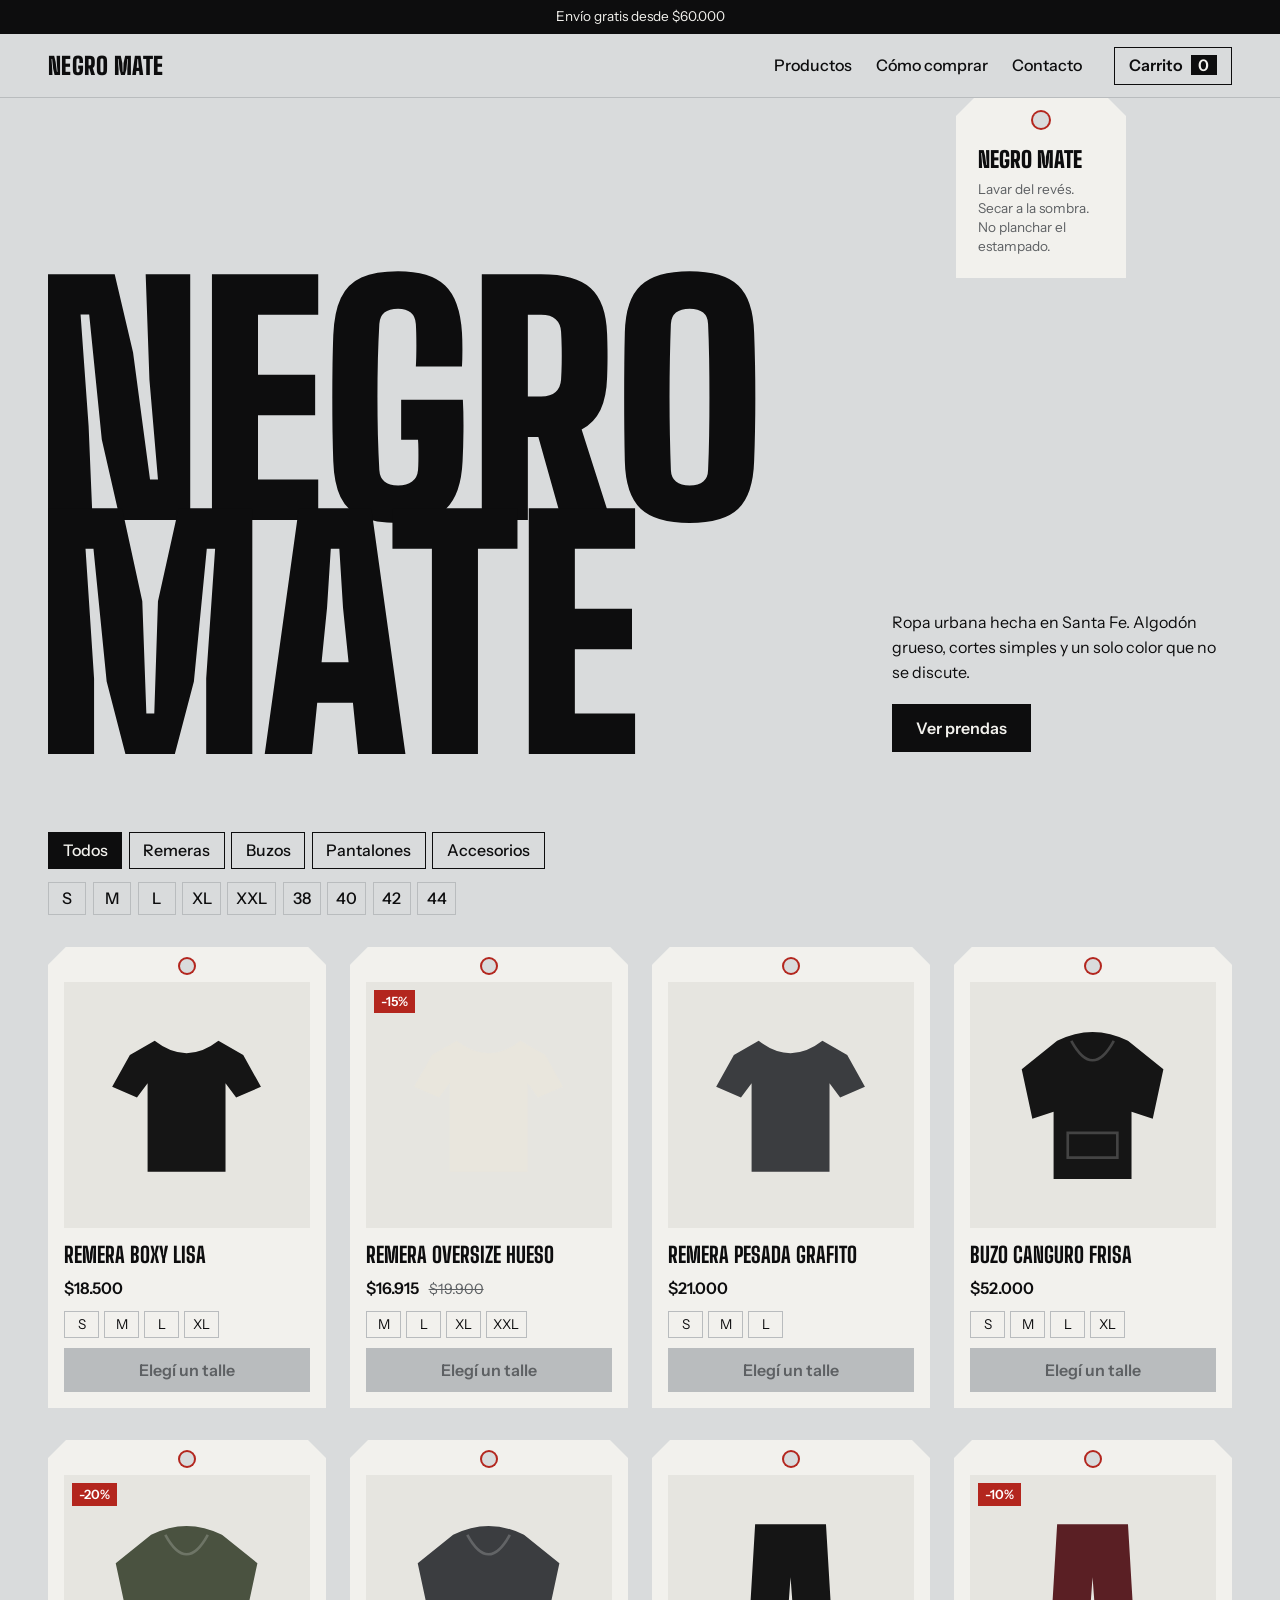
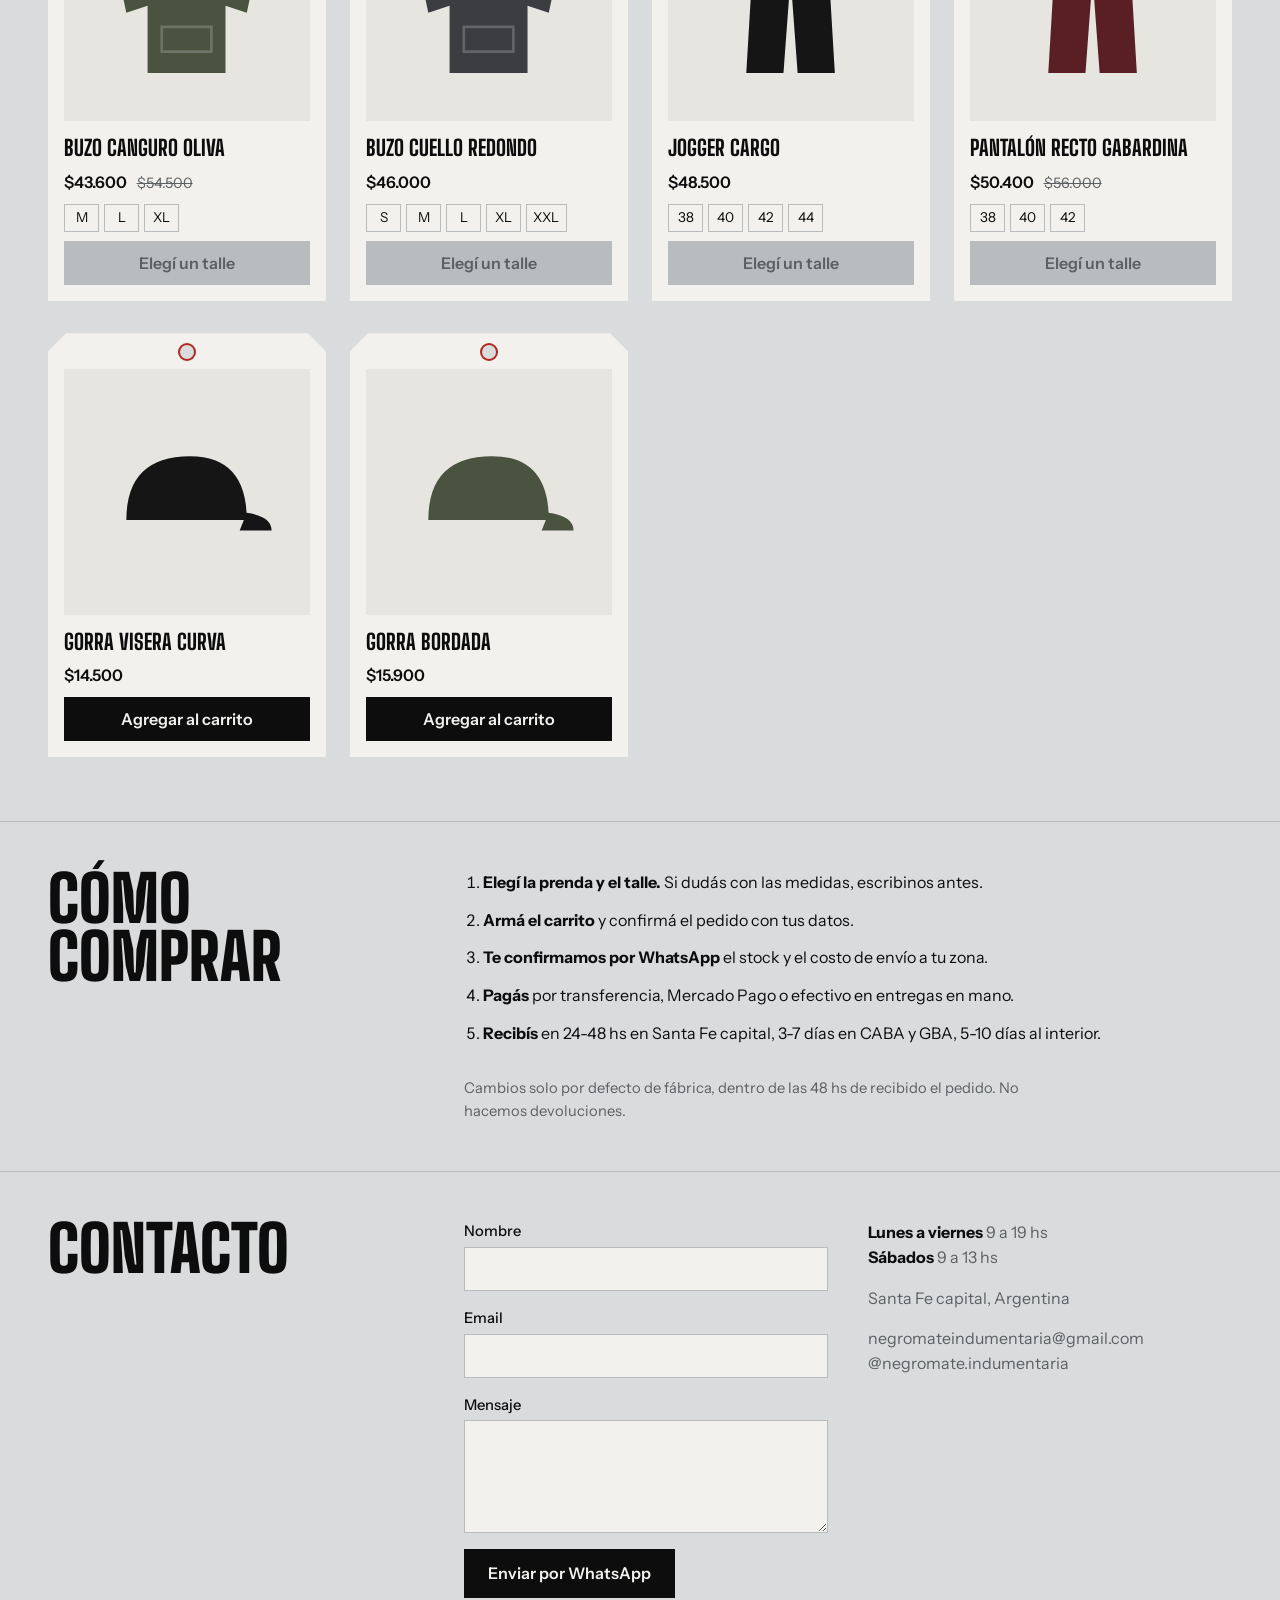
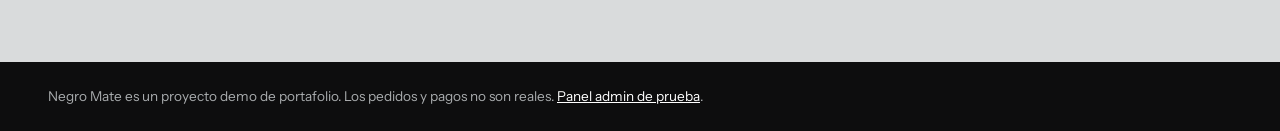
==== index.html @ 9e6b695d "Add files via upload" ====
<!DOCTYPE html>
<html lang="es">
<head>
<meta charset="UTF-8">
<meta name="viewport" content="width=device-width, initial-scale=1">
<title>Negro Mate – Indumentaria urbana</title>
<meta name="description" content="Demo de tienda de ropa. Catálogo, filtros por talle, carrito y checkout.">
<link rel="preconnect" href="https://fonts.googleapis.com">
<link rel="preconnect" href="https://fonts.gstatic.com" crossorigin>
<link href="https://fonts.googleapis.com/css2?family=Big+Shoulders+Display:wght@800;900&family=Instrument+Sans:wght@400;500;600&display=swap" rel="stylesheet">
<link rel="stylesheet" href="style.css">
</head>
<body>
<svg width="0" height="0" style="position:absolute" aria-hidden="true">
  <symbol id="tee" viewBox="0 0 100 100"><path fill="currentColor" d="M32 14 18 22 8 40l14 6 6-8v50h44V38l6 8 14-6-10-18-14-8Q50 28 32 14Z"/></symbol>
  <symbol id="hoodie" viewBox="0 0 100 100"><path fill="currentColor" d="M30 14Q50 4 70 14l20 16-6 28-12-4v38H28V54l-12 4-6-28Z"/><path d="M38 14Q50 36 62 14M36 66h28v14H36z" fill="none" stroke="rgba(255,255,255,.2)" stroke-width="1.5"/></symbol>
  <symbol id="pants" viewBox="0 0 100 100"><path fill="currentColor" d="M30 8h40l5 84H54L50 38l-4 54H25Z"/></symbol>
  <symbol id="cap" viewBox="0 0 100 100"><path fill="currentColor" d="M16 66Q16 30 52 30q32 0 32 36Zm68-4q14 2 14 10H80Z"/></symbol>
</svg>

<div class="ship">Envío gratis desde $60.000</div>

<header class="top">
  <a class="brand" href="#inicio">Negro Mate</a>
  <nav>
    <a href="#productos">Productos</a>
    <a href="#como-comprar">Cómo comprar</a>
    <a href="#contacto">Contacto</a>
  </nav>
  <button class="cart-btn" id="open-cart">Carrito <b id="count">0</b></button>
</header>

<section class="hero" id="inicio">
  <h1>Negro<br>Mate</h1>
  <div class="hero-side">
    <p>Ropa urbana hecha en Santa Fe. Algodón grueso, cortes simples y un solo color que no se discute.</p>
    <a class="btn" href="#productos">Ver prendas</a>
  </div>
  <div class="tag hero-tag" aria-hidden="true">
    <b>Negro Mate</b>
    <span>Lavar del revés.<br>Secar a la sombra.<br>No planchar el estampado.</span>
  </div>
</section>

<main id="productos">
  <div class="filters">
    <div class="row" id="cats"></div>
    <div class="row" id="sizes"></div>
    <button class="link" id="clear" hidden>Limpiar filtros</button>
  </div>
  <div class="grid" id="grid"></div>
  <p class="empty" id="none" hidden>No hay prendas con esa combinación. Probá con otro talle o categoría.</p>
</main>

<section class="info" id="como-comprar">
  <h2>Cómo comprar</h2>
  <ol>
    <li><b>Elegí la prenda y el talle.</b> Si dudás con las medidas, escribinos antes.</li>
    <li><b>Armá el carrito</b> y confirmá el pedido con tus datos.</li>
    <li><b>Te confirmamos por WhatsApp</b> el stock y el costo de envío a tu zona.</li>
    <li><b>Pagás</b> por transferencia, Mercado Pago o efectivo en entregas en mano.</li>
    <li><b>Recibís</b> en 24-48 hs en Santa Fe capital, 3-7 días en CABA y GBA, 5-10 días al interior.</li>
  </ol>
  <p class="note">Cambios solo por defecto de fábrica, dentro de las 48 hs de recibido el pedido. No hacemos devoluciones.</p>
</section>

<section class="info" id="contacto">
  <h2>Contacto</h2>
  <div class="contact">
    <form id="cform">
      <label>Nombre<input name="n" required autocomplete="name"></label>
      <label>Email<input name="e" type="email" required autocomplete="email"></label>
      <label>Mensaje<textarea name="m" rows="4" required></textarea></label>
      <button class="btn" type="submit">Enviar por WhatsApp</button>
      <p class="status" id="cstatus" role="status"></p>
    </form>
    <div class="contact-data">
      <p><b>Lunes a viernes</b> 9 a 19 hs<br><b>Sábados</b> 9 a 13 hs</p>
      <p>Santa Fe capital, Argentina</p>
      <p>negromateindumentaria@gmail.com<br>@negromate.indumentaria</p>
    </div>
  </div>
</section>

<footer>Negro Mate es un proyecto demo de portafolio. Los pedidos y pagos no son reales. <a href="admin.html">Panel admin de prueba</a>.</footer>

<div class="scrim" id="scrim" hidden></div>
<aside class="drawer" id="drawer" aria-label="Carrito" aria-hidden="true">
  <div class="drawer-head"><h2>Tu carrito</h2><button class="x" id="close-cart" aria-label="Cerrar carrito">&times;</button></div>
  <div class="drawer-body" id="items"></div>
  <div class="drawer-foot" id="foot" hidden>
    <p class="free" id="free"></p>
    <p class="total"><span>Total</span><b id="total"></b></p>
    <button class="btn full" id="checkout">Finalizar compra</button>
  </div>
</aside>

<dialog id="dlg">
  <form method="dialog" class="dlg-x"><button class="x" aria-label="Cerrar">&times;</button></form>
  <div id="dlg-body"></div>
</dialog>

<script src="data.js"></script>
<script src="app.js"></script>
</body>
</html>
---- style.css ----
:root{--bg:#d9dbdc;--ink:#0d0d0e;--paper:#f2f1ed;--mut:#5d6063;--line:#b9bcbe;--red:#b3261e;--f:'Instrument Sans',system-ui,sans-serif;--d:'Big Shoulders Display','Arial Narrow',Impact,sans-serif}
*{box-sizing:border-box;margin:0}
html{scroll-behavior:smooth;scroll-padding-top:70px}
body{background:var(--bg);color:var(--ink);font:400 1rem/1.55 var(--f)}
a{color:inherit}
button,input,textarea{font:inherit;color:inherit}
:focus-visible{outline:2px solid var(--red);outline-offset:2px}
.ship{background:var(--ink);color:var(--paper);text-align:center;font-size:.85rem;padding:.4rem 1rem}
.top{position:sticky;top:0;z-index:5;display:flex;align-items:center;gap:2rem;padding:.8rem clamp(1rem,4vw,3rem);background:var(--bg);border-bottom:1px solid var(--line)}
.brand{font:900 1.5rem/1 var(--d);text-decoration:none;letter-spacing:.02em;text-transform:uppercase}
.top nav{display:flex;gap:1.5rem;margin-left:auto}
.top nav a{text-decoration:none;font-weight:500}
.top nav a:hover{text-decoration:underline;text-underline-offset:4px}
.cart-btn{background:none;border:1.5px solid var(--ink);padding:.35rem .9rem;cursor:pointer;font-weight:600}
.cart-btn b{background:var(--ink);color:var(--paper);padding:0 .45rem;margin-left:.3rem;font-weight:600}
.btn{display:inline-block;background:var(--ink);color:var(--paper);border:0;padding:.75rem 1.5rem;font-weight:600;text-decoration:none;cursor:pointer}
.btn:hover{background:#2b2d2f}.btn:disabled{background:var(--line);color:var(--mut);cursor:not-allowed}
.btn.full{width:100%}
.link{background:none;border:0;text-decoration:underline;text-underline-offset:3px;cursor:pointer;color:var(--mut)}
.x{background:none;border:0;font-size:1.8rem;line-height:1;cursor:pointer;padding:.2rem .5rem}

.hero{position:relative;display:grid;grid-template-columns:1fr minmax(240px,340px);gap:2rem;align-items:end;padding:clamp(2rem,6vw,5rem) clamp(1rem,4vw,3rem) 3rem;overflow:hidden;min-height:78vh}
.hero h1{font:900 clamp(6rem,24vw,22rem)/.76 var(--d);text-transform:uppercase;letter-spacing:-.01em;margin-left:-.04em}
.hero-side{grid-column:2;align-self:end;display:grid;gap:1.2rem;justify-items:start}
.hero-side p{max-width:30ch}
.tag{position:relative;background:var(--paper);padding:3.2rem 1.4rem 1.4rem;clip-path:polygon(18px 0,calc(100% - 18px) 0,100% 18px,100% 100%,0 100%,0 18px)}
.tag::before{content:"";position:absolute;top:14px;left:50%;width:16px;height:16px;margin-left:-8px;border-radius:50%;background:var(--bg);box-shadow:0 0 0 2px var(--red)}
.hero-tag{position:absolute;top:0;right:clamp(2rem,12vw,12rem);width:170px;transform-origin:50% -60px;animation:sway 3.2s cubic-bezier(.3,.6,.4,1) 1 .3s both;font-size:.85rem}
.hero-tag::after{content:"";position:absolute;left:50%;bottom:100%;width:2px;height:60px;background:var(--red)}
.hero-tag b{display:block;font:900 1.4rem/1 var(--d);text-transform:uppercase;margin-bottom:.5rem}
.hero-tag span{color:var(--mut);line-height:1.4;display:block}
@keyframes sway{0%{transform:rotate(14deg)}25%{transform:rotate(-9deg)}50%{transform:rotate(5deg)}75%{transform:rotate(-2deg)}100%{transform:rotate(0)}}

main{padding:2rem clamp(1rem,4vw,3rem) 4rem}
.filters{display:grid;gap:.8rem;margin-bottom:2rem;justify-items:start}
.row{display:flex;flex-wrap:wrap;gap:.4rem}
.chip{background:none;border:1.5px solid var(--ink);padding:.3rem .85rem;cursor:pointer;font-weight:500}
.chip.on{background:var(--ink);color:var(--paper)}
.chip.sm{min-width:2.4rem;padding:.2rem .5rem;border-color:var(--line);text-align:center}
.chip.sm.on{border-color:var(--ink)}
.grid{display:grid;grid-template-columns:repeat(auto-fill,minmax(230px,1fr));gap:2rem 1.5rem}
.card{background:var(--paper);display:flex;flex-direction:column;position:relative;padding-top:2.2rem;clip-path:polygon(18px 0,calc(100% - 18px) 0,100% 18px,100% 100%,0 100%,0 18px)}
.card::before{content:"";position:absolute;top:12px;left:50%;width:14px;height:14px;margin-left:-7px;border-radius:50%;background:var(--bg);box-shadow:0 0 0 2px var(--red)}
.pic{aspect-ratio:1;margin:0 1rem;background:#e6e5e0;display:grid;place-items:center;position:relative}
.pic svg{width:72%;height:72%}
.off{position:absolute;top:.5rem;left:.5rem;background:var(--red);color:#fff;font-size:.8rem;font-weight:600;padding:.1rem .45rem}
.meta{padding:1rem;display:grid;gap:.6rem;flex:1;align-content:start}
.meta h3{font:800 1.35rem/1.05 var(--d);text-transform:uppercase}
.price{display:flex;gap:.6rem;align-items:baseline;font-weight:600}
.price s{color:var(--mut);font-weight:400;font-size:.9rem}
.sz{display:flex;flex-wrap:wrap;gap:.3rem}
.sz button{min-width:2.2rem;background:none;border:1px solid var(--line);padding:.15rem .4rem;cursor:pointer;font-size:.85rem}
.sz button:hover{border-color:var(--ink)}
.sz button:disabled{opacity:.4;text-decoration:line-through;cursor:not-allowed}
.sz button.on{background:var(--ink);color:var(--paper);border-color:var(--ink)}
.meta .btn{margin-top:auto;padding:.6rem}
.empty{padding:3rem 0;color:var(--mut)}

.info{padding:3rem clamp(1rem,4vw,3rem);border-top:1px solid var(--line);display:grid;grid-template-columns:minmax(180px,1fr) 2fr;gap:2rem}
.info h2{font:900 clamp(2.4rem,5vw,4rem)/.9 var(--d);text-transform:uppercase}
.info ol{padding-left:1.2rem;max-width:62ch;display:grid;gap:.8rem}
.note{grid-column:2;color:var(--mut);max-width:62ch;font-size:.92rem}
.contact{display:grid;grid-template-columns:1fr 1fr;gap:2.5rem;max-width:820px}
.contact form{display:grid;gap:1rem;justify-items:start}
.contact label{display:grid;gap:.25rem;width:100%;font-weight:500;font-size:.92rem}
input,textarea{background:var(--paper);border:1.5px solid var(--line);padding:.6rem .7rem;width:100%;border-radius:0}
input:focus,textarea:focus{border-color:var(--ink)}
.contact-data{display:grid;gap:1rem;align-content:start;color:var(--mut)}
.contact-data b{color:var(--ink)}
.status{font-size:.9rem;color:var(--mut)}
footer a{color:#fff}
footer{padding:1.5rem clamp(1rem,4vw,3rem);background:var(--ink);color:#a9acae;font-size:.85rem}

.scrim{position:fixed;inset:0;background:rgba(13,13,14,.5);z-index:8}
.drawer{position:fixed;top:0;right:0;bottom:0;width:min(420px,100%);background:var(--paper);z-index:9;display:flex;flex-direction:column;transform:translateX(100%);transition:transform .25s ease;visibility:hidden}
.drawer.open{transform:none;visibility:visible}
.drawer-head{display:flex;justify-content:space-between;align-items:center;padding:1rem 1.2rem;border-bottom:1px solid var(--line)}
.drawer-head h2{font:900 1.8rem/1 var(--d);text-transform:uppercase}
.drawer-body{flex:1;overflow:auto;padding:1rem 1.2rem}
.drawer-body .empty{padding:1rem 0}
.line{display:grid;grid-template-columns:64px 1fr auto;gap:.8rem;padding:.8rem 0;border-bottom:1px solid var(--line);align-items:start}
.line .th{width:64px;height:64px;background:#e6e5e0;display:grid;place-items:center}
.line .th svg{width:80%;height:80%}
.line h4{font-weight:600;line-height:1.25}
.line small{color:var(--mut);display:block}
.qty{display:inline-flex;align-items:center;margin-top:.4rem;border:1px solid var(--line)}
.qty button{background:none;border:0;width:1.8rem;height:1.8rem;cursor:pointer}
.qty span{min-width:1.6rem;text-align:center}
.line .rm{font-size:.85rem}
.drawer-foot{padding:1rem 1.2rem;border-top:1px solid var(--line);display:grid;gap:.7rem}
.free{font-size:.88rem;color:var(--mut)}
.total{display:flex;justify-content:space-between;font-size:1.2rem}

dialog{border:0;background:var(--paper);padding:2rem;width:min(480px,calc(100% - 2rem));max-height:90vh;overflow:auto;margin:auto}
dialog::backdrop{background:rgba(13,13,14,.55)}
.dlg-x{position:absolute;top:.5rem;right:.5rem}
dialog h2{font:900 2rem/1 var(--d);text-transform:uppercase;margin-bottom:1rem}
dialog form.f{display:grid;gap:.9rem}
.sum{border-top:1px solid var(--line);padding-top:.8rem;display:grid;gap:.3rem;font-size:.92rem}
.sum div{display:flex;justify-content:space-between;gap:1rem}
.sum .t{font-weight:600;font-size:1.05rem;border-top:1px solid var(--line);padding-top:.4rem;margin-top:.3rem}
dialog p{margin-bottom:.8rem}
.stack{display:flex;flex-wrap:wrap;gap:.4rem;margin:.5rem 0 1.2rem}
.stack span{border:1px solid var(--line);padding:.1rem .6rem;font-size:.85rem}

@media(max-width:760px){
 .top{gap:.8rem;flex-wrap:wrap}.top nav{order:3;width:100%;margin:0;gap:1rem;font-size:.92rem}.cart-btn{margin-left:auto}
 .hero{grid-template-columns:1fr;min-height:0;padding-top:5rem}.hero-side{grid-column:1}.hero-tag{right:1.2rem;width:140px}
 .info{grid-template-columns:1fr;gap:1rem}.note{grid-column:1}.contact{grid-template-columns:1fr}
}
@media(prefers-reduced-motion:reduce){.hero-tag{animation:none}.drawer{transition:none}html{scroll-behavior:auto}}
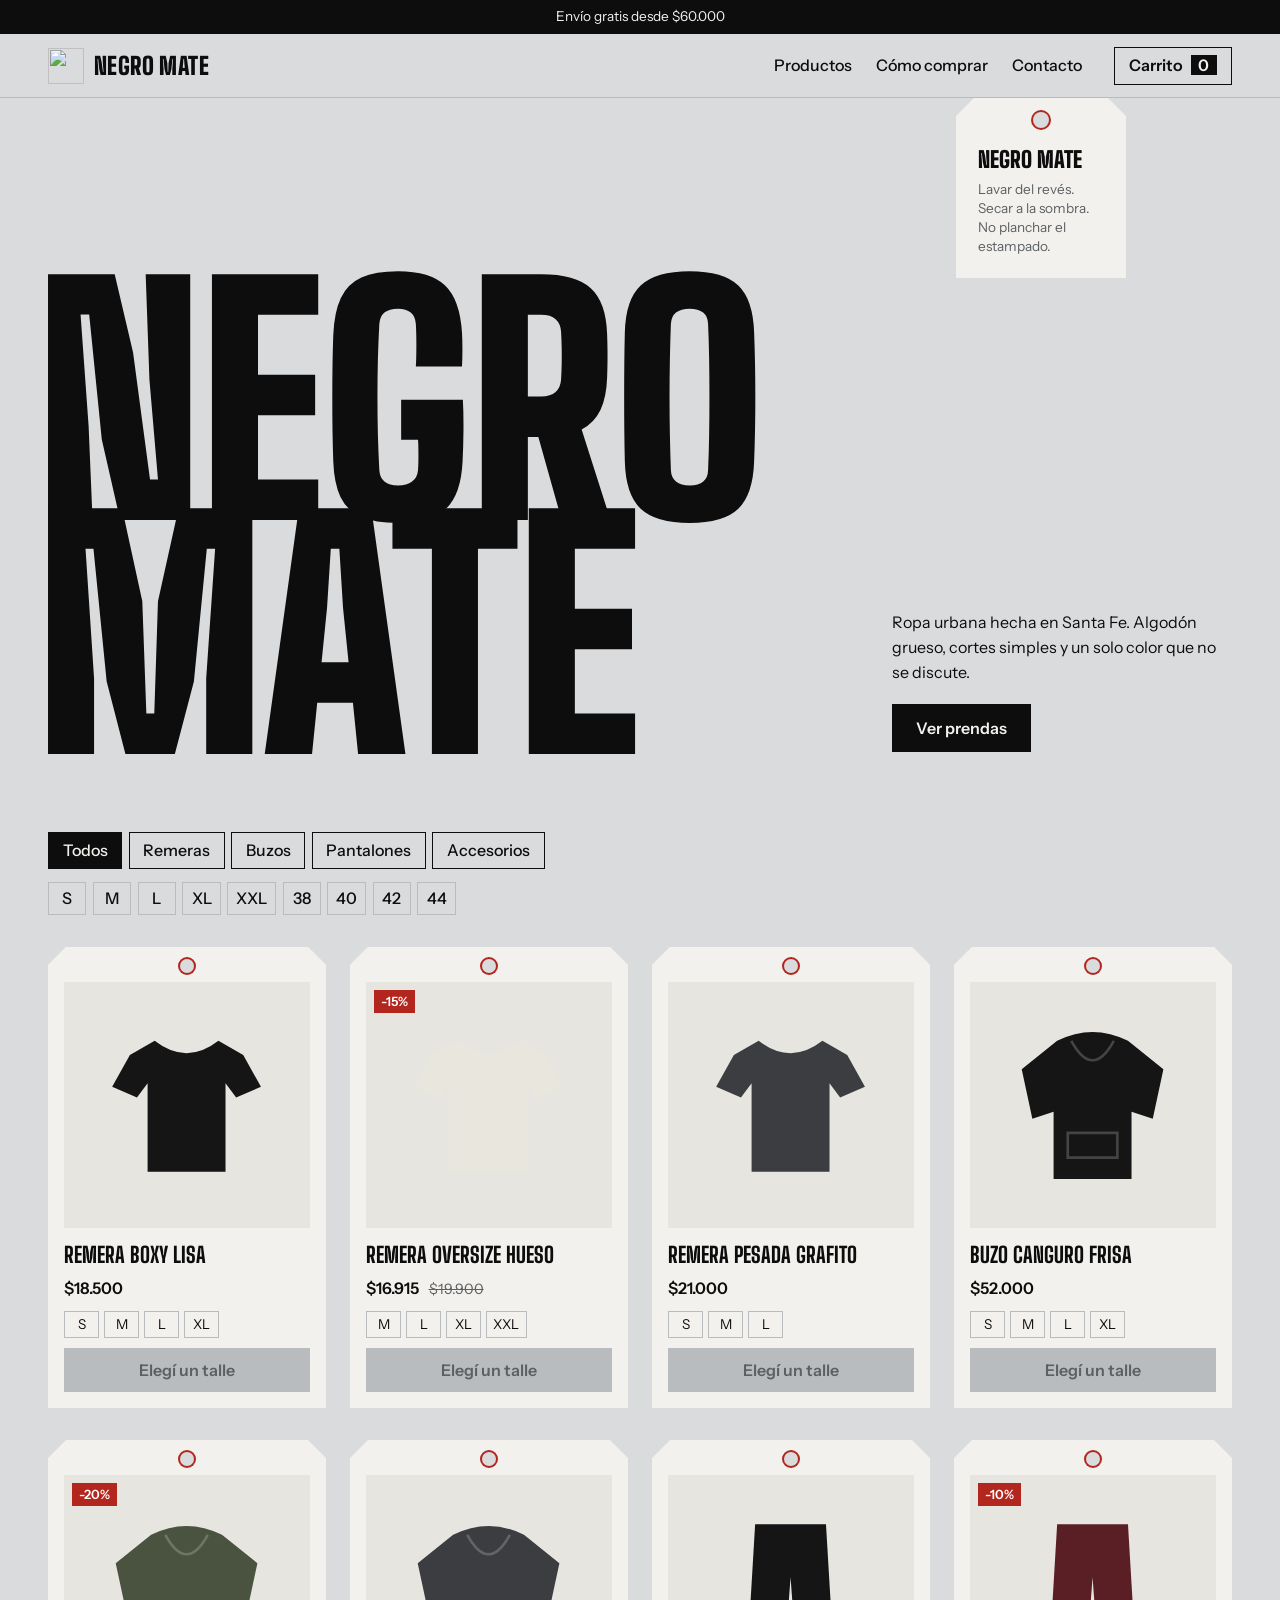
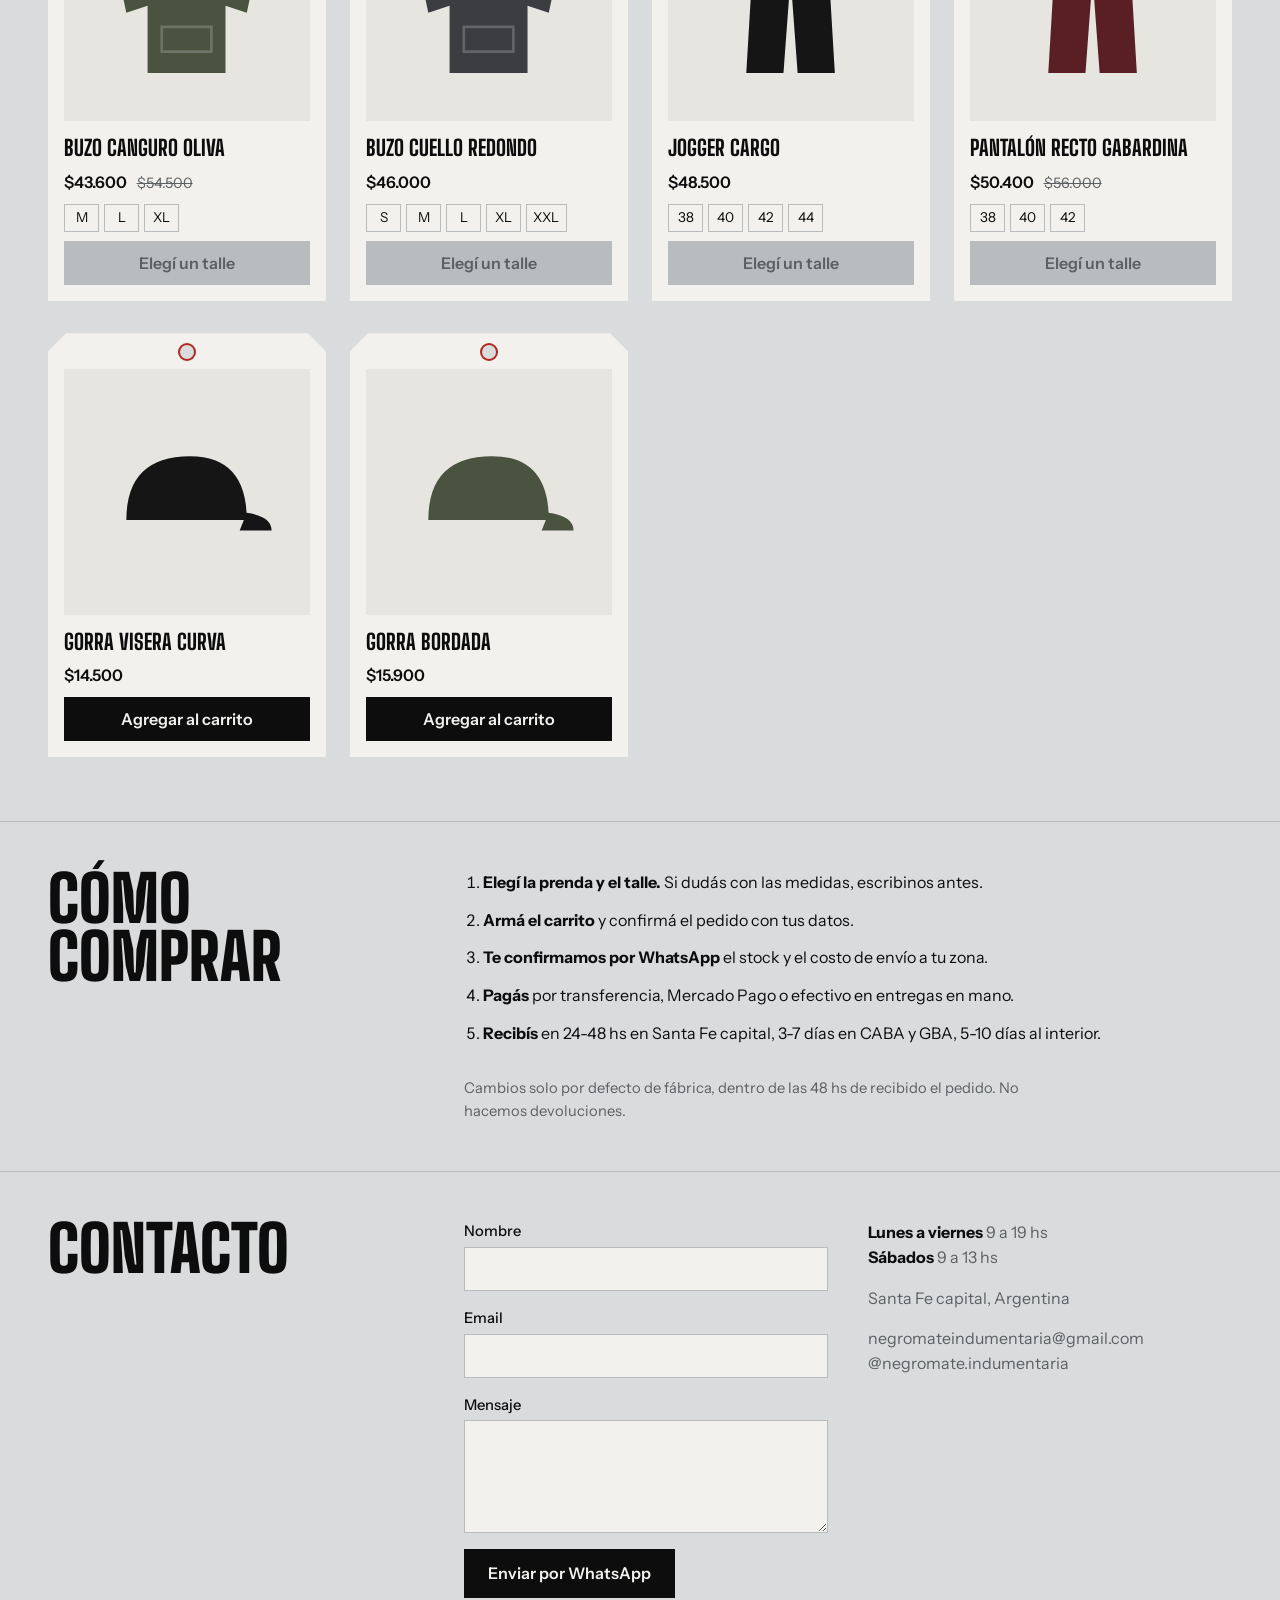
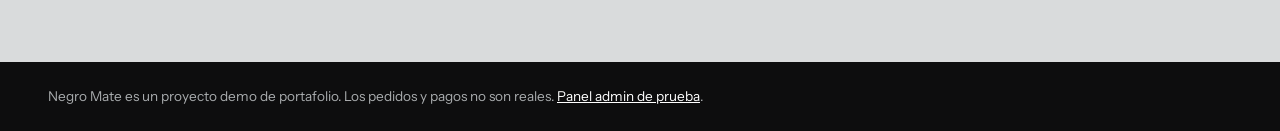
==== commit 8789c5e1: "Add files via upload" ====
--- a/index.html
+++ b/index.html
@@ -8,6 +8,7 @@
 <link rel="preconnect" href="https://fonts.googleapis.com">
 <link rel="preconnect" href="https://fonts.gstatic.com" crossorigin>
 <link href="https://fonts.googleapis.com/css2?family=Big+Shoulders+Display:wght@800;900&family=Instrument+Sans:wght@400;500;600&display=swap" rel="stylesheet">
+<link rel="icon" type="image/png" href="img/logoicono.png">
 <link rel="stylesheet" href="style.css">
 </head>
 <body>
@@ -21,7 +22,7 @@
 <div class="ship">Envío gratis desde $60.000</div>
 
 <header class="top">
-  <a class="brand" href="#inicio">Negro Mate</a>
+  <a class="brand" href="#inicio"><img src="img/logoicono.png" alt="" width="36" height="36"><span>Negro Mate</span></a>
   <nav>
     <a href="#productos">Productos</a>
     <a href="#como-comprar">Cómo comprar</a>
--- a/style.css
+++ b/style.css
@@ -7,7 +7,8 @@
 :focus-visible{outline:2px solid var(--red);outline-offset:2px}
 .ship{background:var(--ink);color:var(--paper);text-align:center;font-size:.85rem;padding:.4rem 1rem}
 .top{position:sticky;top:0;z-index:5;display:flex;align-items:center;gap:2rem;padding:.8rem clamp(1rem,4vw,3rem);background:var(--bg);border-bottom:1px solid var(--line)}
-.brand{font:900 1.5rem/1 var(--d);text-decoration:none;letter-spacing:.02em;text-transform:uppercase}
+.brand{display:inline-flex;align-items:center;gap:.6rem;font:900 1.5rem/1 var(--d);text-decoration:none;letter-spacing:.02em;text-transform:uppercase}
+.brand img{display:block;width:36px;height:36px}
 .top nav{display:flex;gap:1.5rem;margin-left:auto}
 .top nav a{text-decoration:none;font-weight:500}
 .top nav a:hover{text-decoration:underline;text-underline-offset:4px}
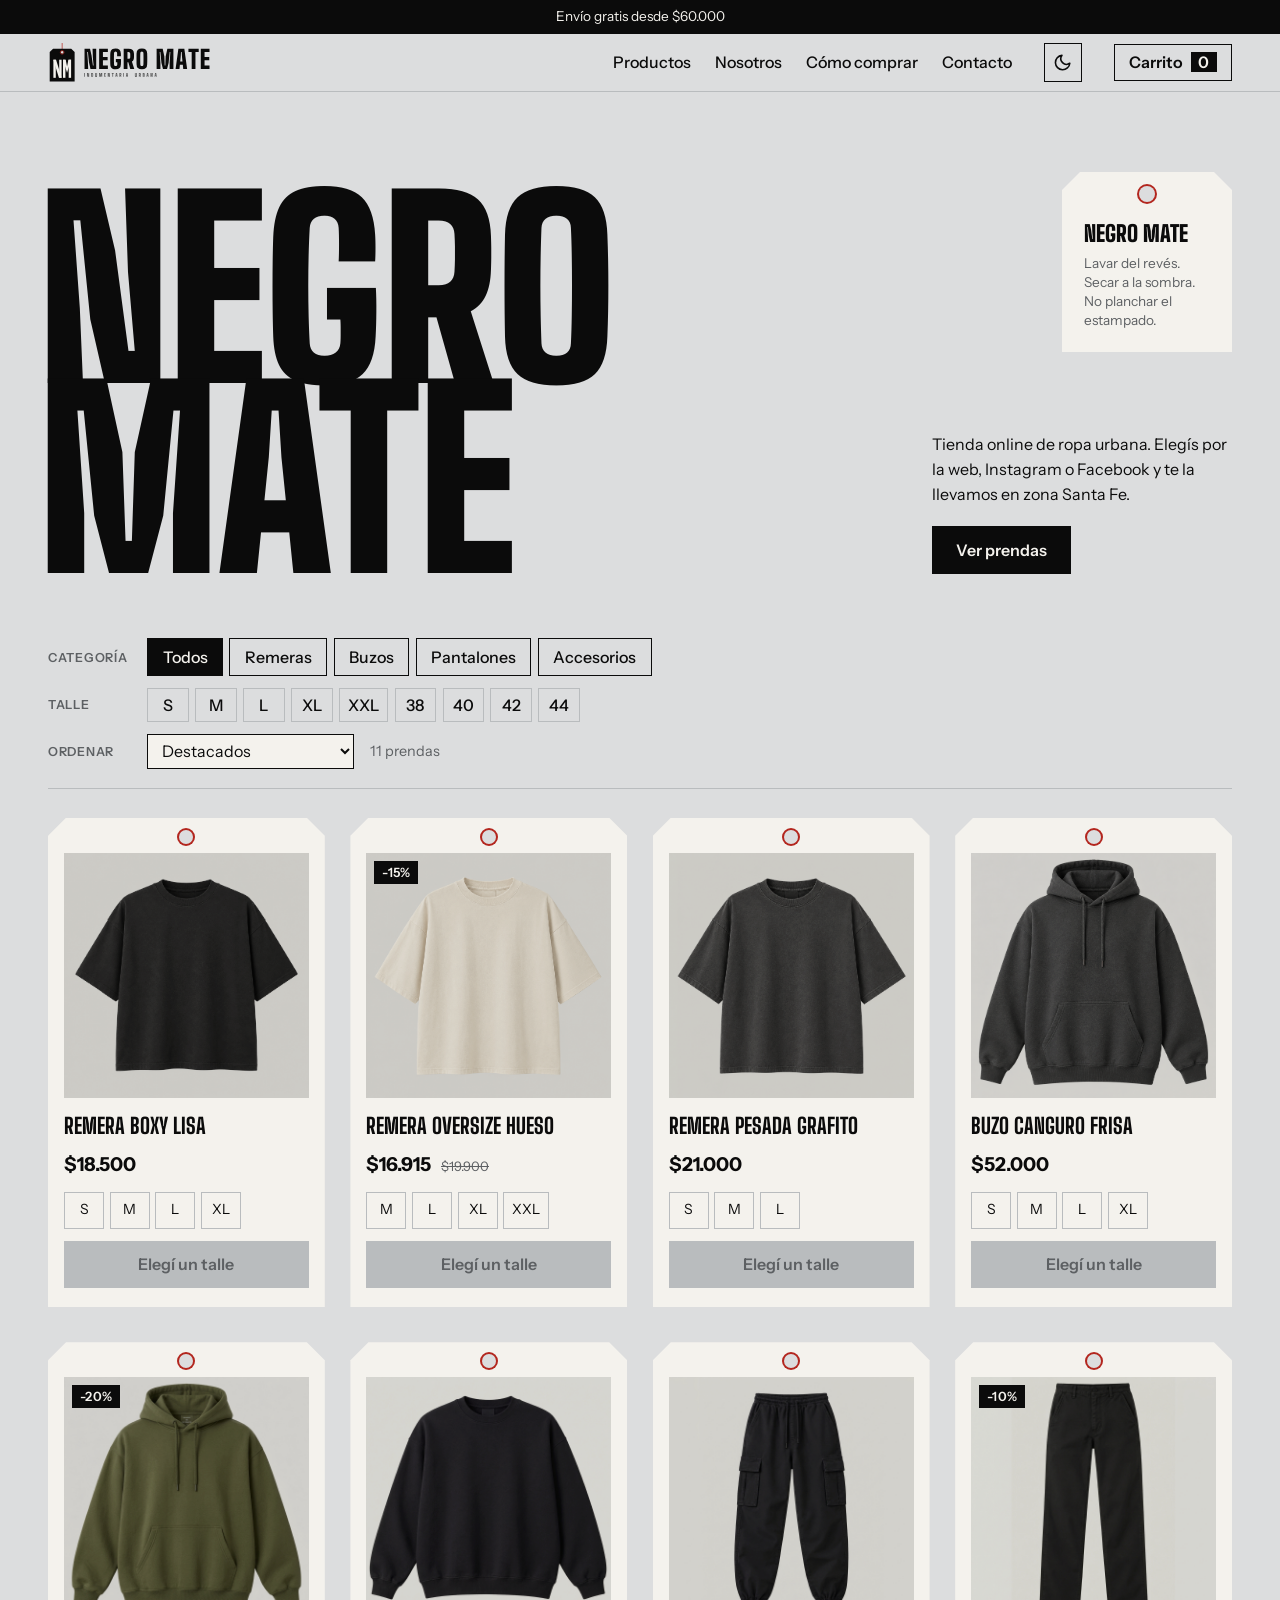
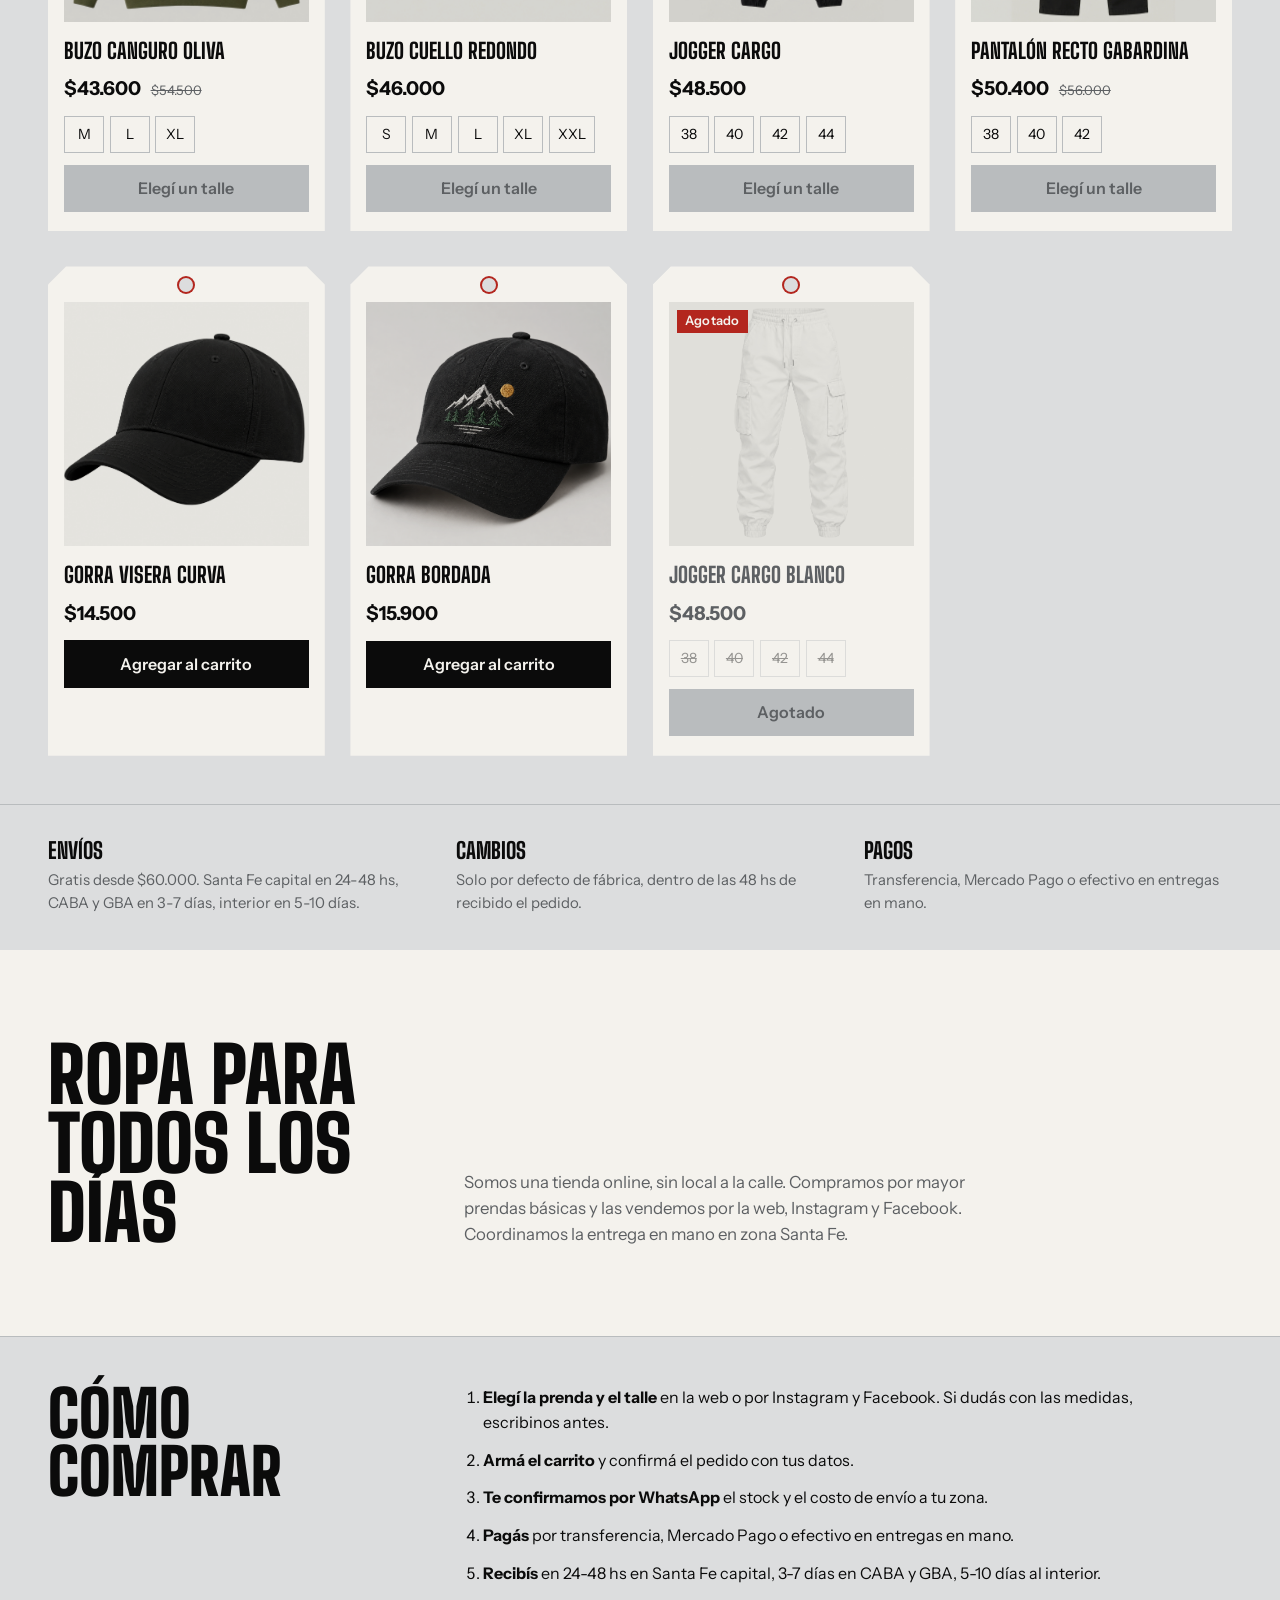
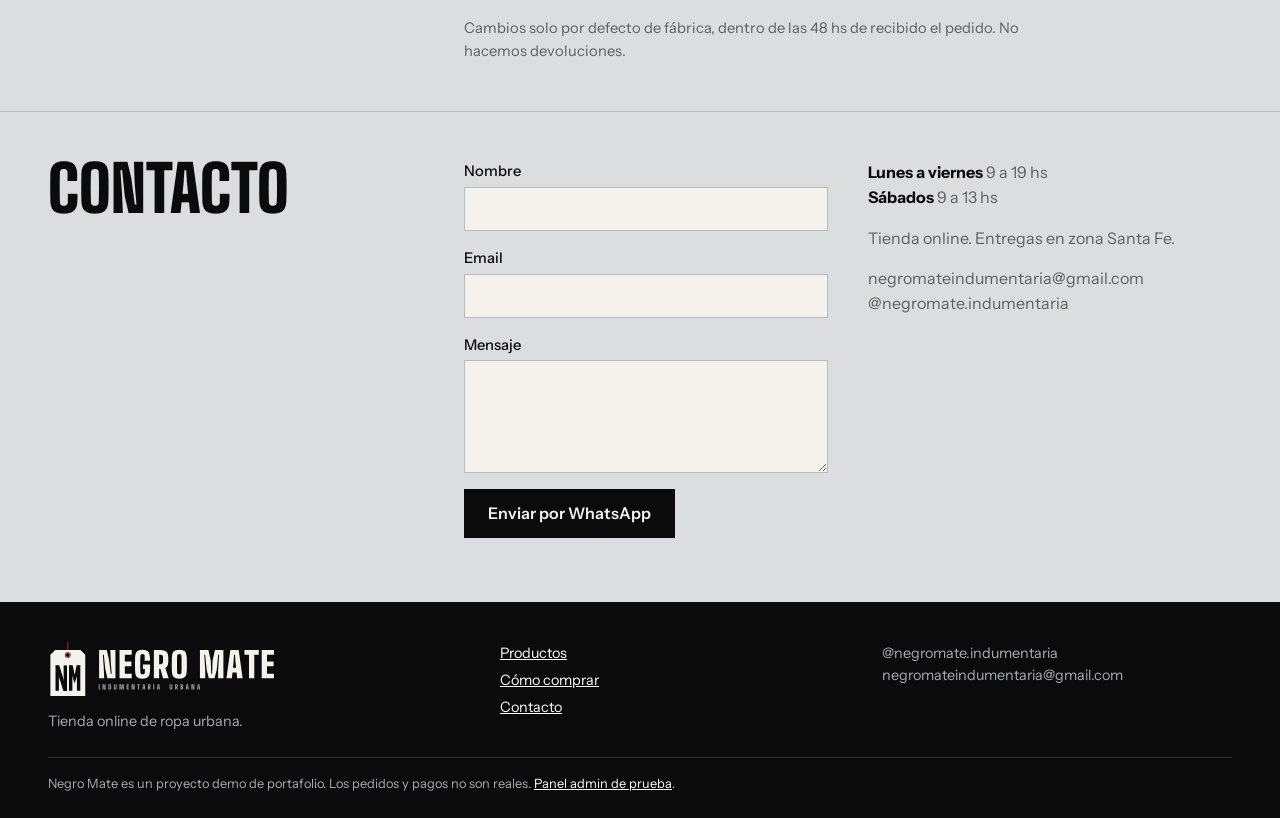
==== commit 0ae47885: "Add files via upload" ====
--- a/index.html
+++ b/index.html
@@ -8,8 +8,18 @@
 <link rel="preconnect" href="https://fonts.googleapis.com">
 <link rel="preconnect" href="https://fonts.gstatic.com" crossorigin>
 <link href="https://fonts.googleapis.com/css2?family=Big+Shoulders+Display:wght@800;900&family=Instrument+Sans:wght@400;500;600&display=swap" rel="stylesheet">
+<link rel="icon" type="image/svg+xml" href="img/logo-icono.svg">
 <link rel="icon" type="image/png" href="img/logoicono.png">
-<link rel="stylesheet" href="style.css">
+<script>
+// aplico el tema antes de pintar para que no parpadee
+(function () {
+  var t = null;
+  try { t = JSON.parse(localStorage.getItem('nm_theme')); } catch (e) {}
+  if (!t) t = window.matchMedia('(prefers-color-scheme: dark)').matches ? 'dark' : 'light';
+  document.documentElement.dataset.theme = t;
+})();
+</script>
+<link rel="stylesheet" href="style1.css">
 </head>
 <body>
 <svg width="0" height="0" style="position:absolute" aria-hidden="true">
@@ -22,41 +32,71 @@
 <div class="ship">Envío gratis desde $60.000</div>
 
 <header class="top">
-  <a class="brand" href="#inicio"><img src="img/logoicono.png" alt="" width="36" height="36"><span>Negro Mate</span></a>
+  <a class="brand" href="#inicio" aria-label="Negro Mate, inicio">
+    <img class="lg-l" src="img/logo-negromate.svg" alt="" height="40">
+    <img class="lg-d" src="img/logo-negromate-claro.svg" alt="" height="40">
+    <img class="tg-l" src="img/logo-tag.svg" alt="" height="40">
+    <img class="tg-d" src="img/logo-tag-claro.svg" alt="" height="40">
+  </a>
   <nav>
     <a href="#productos">Productos</a>
+    <a href="#nosotros">Nosotros</a>
     <a href="#como-comprar">Cómo comprar</a>
     <a href="#contacto">Contacto</a>
   </nav>
+  <button class="cart-btn theme-btn" id="theme" type="button" aria-pressed="false" aria-label="Cambiar a modo oscuro" title="Cambiar a modo oscuro">
+    <svg class="ic-moon" viewBox="0 0 24 24" aria-hidden="true"><path d="M21 12.79A9 9 0 1 1 11.21 3 7 7 0 0 0 21 12.79z"/></svg>
+    <svg class="ic-sun" viewBox="0 0 24 24" aria-hidden="true"><circle cx="12" cy="12" r="4"/><path d="M12 2v2M12 20v2M4.93 4.93l1.41 1.41M17.66 17.66l1.41 1.41M2 12h2M20 12h2M4.93 19.07l1.41-1.41M17.66 6.34l1.41-1.41"/></svg>
+  </button>
   <button class="cart-btn" id="open-cart">Carrito <b id="count">0</b></button>
 </header>
 
 <section class="hero" id="inicio">
   <h1>Negro<br>Mate</h1>
-  <div class="hero-side">
-    <p>Ropa urbana hecha en Santa Fe. Algodón grueso, cortes simples y un solo color que no se discute.</p>
-    <a class="btn" href="#productos">Ver prendas</a>
-  </div>
   <div class="tag hero-tag" aria-hidden="true">
     <b>Negro Mate</b>
     <span>Lavar del revés.<br>Secar a la sombra.<br>No planchar el estampado.</span>
+  </div>
+  <div class="hero-side">
+    <p>Tienda online de ropa urbana. Elegís por la web, Instagram o Facebook y te la llevamos en zona Santa Fe.</p>
+    <a class="btn" href="#productos">Ver prendas</a>
   </div>
 </section>
 
 <main id="productos">
   <div class="filters">
-    <div class="row" id="cats"></div>
-    <div class="row" id="sizes"></div>
-    <button class="link" id="clear" hidden>Limpiar filtros</button>
+    <div class="frow"><span class="lbl">Categoría</span><div class="row" id="cats"></div></div>
+    <div class="frow"><span class="lbl">Talle</span><div class="row" id="sizes"></div></div>
+    <div class="frow">
+      <span class="lbl">Ordenar</span>
+      <select id="sort" aria-label="Ordenar productos">
+        <option value="">Destacados</option>
+        <option value="asc">Precio: menor a mayor</option>
+        <option value="desc">Precio: mayor a menor</option>
+      </select>
+      <span class="found" id="found" role="status"></span>
+      <button class="link" id="clear" hidden>Limpiar filtros</button>
+    </div>
   </div>
   <div class="grid" id="grid"></div>
   <p class="empty" id="none" hidden>No hay prendas con esa combinación. Probá con otro talle o categoría.</p>
 </main>
 
+<section class="perks" aria-label="Envíos, cambios y pagos">
+  <div><h3>Envíos</h3><p>Gratis desde $60.000. Santa Fe capital en 24-48 hs, CABA y GBA en 3-7 días, interior en 5-10 días.</p></div>
+  <div><h3>Cambios</h3><p>Solo por defecto de fábrica, dentro de las 48 hs de recibido el pedido.</p></div>
+  <div><h3>Pagos</h3><p>Transferencia, Mercado Pago o efectivo en entregas en mano.</p></div>
+</section>
+
+<section class="story" id="nosotros">
+  <h2>Ropa para<br>todos los días</h2>
+  <p>Somos una tienda online, sin local a la calle. Compramos por mayor prendas básicas y las vendemos por la web, Instagram y Facebook. Coordinamos la entrega en mano en zona Santa Fe.</p>
+</section>
+
 <section class="info" id="como-comprar">
   <h2>Cómo comprar</h2>
   <ol>
-    <li><b>Elegí la prenda y el talle.</b> Si dudás con las medidas, escribinos antes.</li>
+    <li><b>Elegí la prenda y el talle</b> en la web o por Instagram y Facebook. Si dudás con las medidas, escribinos antes.</li>
     <li><b>Armá el carrito</b> y confirmá el pedido con tus datos.</li>
     <li><b>Te confirmamos por WhatsApp</b> el stock y el costo de envío a tu zona.</li>
     <li><b>Pagás</b> por transferencia, Mercado Pago o efectivo en entregas en mano.</li>
@@ -77,13 +117,24 @@
     </form>
     <div class="contact-data">
       <p><b>Lunes a viernes</b> 9 a 19 hs<br><b>Sábados</b> 9 a 13 hs</p>
-      <p>Santa Fe capital, Argentina</p>
+      <p>Tienda online. Entregas en zona Santa Fe.</p>
       <p>negromateindumentaria@gmail.com<br>@negromate.indumentaria</p>
     </div>
   </div>
 </section>
 
-<footer>Negro Mate es un proyecto demo de portafolio. Los pedidos y pagos no son reales. <a href="admin.html">Panel admin de prueba</a>.</footer>
+<footer>
+  <div class="foot">
+    <div><img class="flogo" src="img/logo-negromate-claro.svg" alt="Negro Mate" height="56"><p>Tienda online de ropa urbana.</p></div>
+    <nav aria-label="Pie de página">
+      <a href="#productos">Productos</a>
+      <a href="#como-comprar">Cómo comprar</a>
+      <a href="#contacto">Contacto</a>
+    </nav>
+    <p>@negromate.indumentaria<br>negromateindumentaria@gmail.com</p>
+  </div>
+  <p class="demo">Negro Mate es un proyecto demo de portafolio. Los pedidos y pagos no son reales. <a href="admin.html">Panel admin de prueba</a>.</p>
+</footer>
 
 <div class="scrim" id="scrim" hidden></div>
 <aside class="drawer" id="drawer" aria-label="Carrito" aria-hidden="true">
@@ -91,7 +142,8 @@
   <div class="drawer-body" id="items"></div>
   <div class="drawer-foot" id="foot" hidden>
     <p class="free" id="free"></p>
-    <p class="total"><span>Total</span><b id="total"></b></p>
+    <p class="total"><span>Subtotal</span><b id="total"></b></p>
+    <p class="free">Pagás por transferencia, Mercado Pago o efectivo en entregas en mano.</p>
     <button class="btn full" id="checkout">Finalizar compra</button>
   </div>
 </aside>
@@ -101,7 +153,7 @@
   <div id="dlg-body"></div>
 </dialog>
 
-<script src="data.js"></script>
-<script src="app.js"></script>
+<script src="data1.js"></script>
+<script src="app1.js"></script>
 </body>
 </html>
--- a/style1.css
+++ b/style1.css
@@ -0,0 +1,178 @@
+:root{--pic:#e6e5e0;--bg:#dcddde;--ink:#0b0b0b;--paper:#f4f2ed;--mut:#5d6063;--line:#b9bcbe;--red:#b3261e;--f:'Instrument Sans',system-ui,sans-serif;--d:'Big Shoulders Display','Arial Narrow',Impact,sans-serif}
+*{box-sizing:border-box;margin:0}
+html{scroll-behavior:smooth;scroll-padding-top:60px}
+body{background:var(--bg);color:var(--ink);font:400 1rem/1.55 var(--f)}
+a{color:inherit}
+button,input,textarea,select{font:inherit;color:inherit}
+:focus-visible{outline:2px solid var(--red);outline-offset:2px}
+.ship{background:var(--ink);color:var(--paper);text-align:center;font-size:.85rem;padding:.4rem 1rem}
+.top{position:sticky;top:0;z-index:5;display:flex;align-items:center;gap:2rem;padding:.55rem clamp(1rem,4vw,3rem);background:var(--bg);border-bottom:1px solid var(--line)}
+.brand{display:inline-flex;align-items:center;gap:.7rem;font:900 1.5rem/1 var(--d);text-decoration:none;letter-spacing:.02em;text-transform:uppercase}
+.brand img{display:none;width:auto;height:40px}
+.brand .lg-l{display:block}
+.top nav{display:flex;gap:1.5rem;margin-left:auto}
+.top nav a{text-decoration:none;font-weight:500}
+.top nav a:hover{text-decoration:underline;text-underline-offset:4px}
+.cart-btn{background:none;border:1.5px solid var(--ink);padding:.3rem .9rem;cursor:pointer;font-weight:600}
+.cart-btn b{background:var(--ink);color:var(--paper);padding:0 .45rem;margin-left:.3rem;font-weight:600}
+.btn{display:inline-block;background:var(--ink);color:var(--paper);border:0;padding:.75rem 1.5rem;font-weight:600;text-decoration:none;cursor:pointer}
+.btn:hover{background:#2b2d2f}.btn:disabled{background:var(--line);color:var(--mut);cursor:not-allowed}
+.btn.full{width:100%}
+.link{background:none;border:0;text-decoration:underline;text-underline-offset:3px;cursor:pointer;color:var(--mut)}
+.x{background:none;border:0;font-size:1.8rem;line-height:1;cursor:pointer;padding:.2rem .5rem}
+
+/* hero */
+.hero{position:relative;display:grid;grid-template-columns:1fr minmax(220px,300px);grid-template-rows:auto 1fr;gap:1.5rem 2rem;padding:5rem clamp(1rem,4vw,3rem) 2.5rem;overflow:hidden;min-height:58vh}
+.hero h1{grid-column:1;grid-row:1/3;align-self:end;font:900 clamp(5rem,19vw,17rem)/.78 var(--d);text-transform:uppercase;letter-spacing:-.01em;margin-left:-.04em}
+.hero-side{grid-column:2;grid-row:2;align-self:end;display:grid;gap:1.2rem;justify-items:start}
+.hero-side p{max-width:30ch}
+.tag{position:relative;background:var(--paper);padding:3.2rem 1.4rem 1.4rem;clip-path:polygon(18px 0,calc(100% - 18px) 0,100% 18px,100% 100%,0 100%,0 18px)}
+.tag::before{content:"";position:absolute;top:14px;left:50%;width:16px;height:16px;margin-left:-8px;border-radius:50%;background:var(--bg);box-shadow:0 0 0 2px var(--red)}
+.hero-tag{grid-column:2;grid-row:1;justify-self:end;width:170px;transform-origin:50% -60px;animation:sway 3.2s cubic-bezier(.3,.6,.4,1) 1 .3s both;font-size:.85rem}
+.hero-tag::after{content:"";position:absolute;left:50%;bottom:100%;width:2px;height:60px;background:var(--red)}
+.hero-tag b{display:block;font:900 1.4rem/1 var(--d);text-transform:uppercase;margin-bottom:.5rem}
+.hero-tag span{color:var(--mut);line-height:1.4;display:block}
+@keyframes sway{0%{transform:rotate(14deg)}25%{transform:rotate(-9deg)}50%{transform:rotate(5deg)}75%{transform:rotate(-2deg)}100%{transform:rotate(0)}}
+
+main{padding:1.5rem clamp(1rem,4vw,3rem) 3rem}
+.filters{display:grid;gap:.7rem;margin-bottom:1.8rem;justify-items:start;padding-bottom:1.2rem;border-bottom:1px solid var(--line);width:100%}
+.frow{display:flex;align-items:center;gap:1rem;flex-wrap:wrap}
+.lbl{width:5.2rem;font-size:.78rem;font-weight:600;letter-spacing:.06em;text-transform:uppercase;color:var(--mut)}
+.found{color:var(--mut);font-size:.9rem}
+.row{display:flex;flex-wrap:wrap;gap:.4rem}
+.chip{background:none;border:1.5px solid var(--ink);padding:.35rem .9rem;cursor:pointer;font-weight:500}
+.chip.on{background:var(--ink);color:var(--paper)}
+.chip.sm{min-width:2.6rem;padding:.25rem .5rem;border-color:var(--line);text-align:center}
+.chip.sm.on{border-color:var(--ink)}
+select{background:var(--paper);border:1.5px solid var(--ink);padding:.35rem .6rem;border-radius:0;cursor:pointer}
+.grid{display:grid;grid-template-columns:repeat(auto-fill,minmax(240px,1fr));gap:2.2rem 1.6rem}
+.card{background:var(--paper);display:flex;flex-direction:column;position:relative;padding-top:2.2rem;clip-path:polygon(18px 0,calc(100% - 18px) 0,100% 18px,100% 100%,0 100%,0 18px)}
+.card::before{content:"";position:absolute;top:12px;left:50%;width:14px;height:14px;margin-left:-7px;border-radius:50%;background:var(--bg);box-shadow:0 0 0 2px var(--red)}
+.pic{aspect-ratio:1;margin:0 1rem;background:var(--pic);display:grid;place-items:center;position:relative;overflow:hidden}
+.pic svg{width:72%;height:72%}
+.pic img{width:100%;height:100%;object-fit:cover;mix-blend-mode:multiply;transition:transform .35s ease}
+.card:hover .pic img{transform:scale(1.03)}
+.pic .alt{position:absolute;inset:0;opacity:0;transition:opacity .25s ease}
+.card:hover .pic .alt{opacity:1}
+.off{position:absolute;top:.5rem;left:.5rem;background:var(--ink);color:var(--paper);font-size:.8rem;font-weight:600;padding:.1rem .5rem;letter-spacing:.02em;z-index:1}
+.card.sold .pic img{opacity:.5;filter:grayscale(1)}
+.card.sold .meta h3,.card.sold .price{color:var(--mut)}
+.sold-tag{background:var(--red)}
+.meta{padding:1.1rem 1rem 1.2rem;display:grid;gap:.75rem;flex:1;align-content:start}
+.meta h3{font:800 1.35rem/1.05 var(--d);text-transform:uppercase}
+.price{display:flex;gap:.6rem;align-items:baseline;font-weight:700;font-size:1.2rem}
+.price s{color:var(--mut);font-weight:400;font-size:.82rem}
+.sz{display:flex;flex-wrap:wrap;gap:.35rem}
+.sz button{min-width:2.5rem;min-height:2.3rem;background:none;border:1px solid var(--line);padding:.15rem .5rem;cursor:pointer;font-size:.88rem}
+.sz button:hover{border-color:var(--ink)}
+.sz button:disabled{opacity:.4;text-decoration:line-through;cursor:not-allowed}
+.sz button.on{background:var(--ink);color:var(--paper);border-color:var(--ink);font-weight:600}
+.meta .btn{margin-top:auto;padding:.7rem}
+.empty{padding:3rem 0;color:var(--mut)}
+
+.perks{display:grid;grid-template-columns:repeat(3,1fr);gap:1.5rem 2.5rem;padding:2.2rem clamp(1rem,4vw,3rem);border-top:1px solid var(--line)}
+.perks h3{font:800 1.4rem/1 var(--d);text-transform:uppercase;margin-bottom:.4rem}
+.perks p{color:var(--mut);font-size:.93rem;max-width:36ch}
+
+.story{background:var(--paper);padding:clamp(3rem,7vw,6rem) clamp(1rem,4vw,3rem);display:grid;grid-template-columns:minmax(180px,1fr) 2fr;gap:2rem;align-items:end}
+.story h2{font:900 clamp(2.6rem,6vw,5.2rem)/.9 var(--d);text-transform:uppercase}
+.story p{max-width:46ch;color:var(--mut);font-size:1.05rem}
+
+.info{padding:3rem clamp(1rem,4vw,3rem);border-top:1px solid var(--line);display:grid;grid-template-columns:minmax(180px,1fr) 2fr;gap:2rem}
+.info h2{font:900 clamp(2.4rem,5vw,4rem)/.9 var(--d);text-transform:uppercase}
+.info ol{padding-left:1.2rem;max-width:62ch;display:grid;gap:.8rem}
+.note{grid-column:2;color:var(--mut);max-width:62ch;font-size:.92rem}
+.contact{display:grid;grid-template-columns:1fr 1fr;gap:2.5rem;max-width:820px}
+.contact form{display:grid;gap:1rem;justify-items:start}
+.contact label{display:grid;gap:.25rem;width:100%;font-weight:500;font-size:.92rem}
+input,textarea{background:var(--paper);border:1.5px solid var(--line);padding:.6rem .7rem;width:100%;border-radius:0}
+input:focus,textarea:focus{border-color:var(--ink)}
+.contact-data{display:grid;gap:1rem;align-content:start;color:var(--mut)}
+.contact-data b{color:var(--ink)}
+.status{font-size:.9rem;color:var(--mut)}
+
+footer{padding:2.5rem clamp(1rem,4vw,3rem) 1.5rem;background:var(--ink);color:#a9acae;font-size:.9rem}
+footer a{color:#fff}
+.foot{display:grid;grid-template-columns:1.2fr 1fr 1fr;gap:2rem;padding-bottom:1.5rem;border-bottom:1px solid #2b2d2f}
+.flogo{display:block;width:auto;height:56px;margin-bottom:.8rem}
+.foot nav{display:grid;gap:.3rem;align-content:start}
+.demo{font-size:.8rem;padding-top:1rem}
+
+.scrim{position:fixed;inset:0;background:rgba(13,13,14,.5);z-index:8}
+.drawer{position:fixed;top:0;right:0;bottom:0;width:min(420px,100%);background:var(--paper);z-index:9;display:flex;flex-direction:column;transform:translateX(100%);transition:transform .25s ease;visibility:hidden}
+.drawer.open{transform:none;visibility:visible}
+.drawer-head{display:flex;justify-content:space-between;align-items:center;padding:1rem 1.2rem;border-bottom:1px solid var(--line)}
+.drawer-head h2{font:900 1.8rem/1 var(--d);text-transform:uppercase}
+.drawer-body{flex:1;overflow:auto;padding:1rem 1.2rem}
+.drawer-body .empty{padding:1rem 0}
+.line{display:grid;grid-template-columns:64px 1fr auto;gap:.8rem;padding:.8rem 0;border-bottom:1px solid var(--line);align-items:start}
+.line .th{width:64px;height:64px;background:var(--pic);display:grid;place-items:center;overflow:hidden}
+.line .th svg{width:80%;height:80%}
+.line .th img{width:100%;height:100%;object-fit:cover;mix-blend-mode:multiply}
+.line h4{font-weight:600;line-height:1.25}
+.line small{color:var(--mut);display:block}
+.qty{display:inline-flex;align-items:center;margin-top:.4rem;border:1px solid var(--line)}
+.qty button{background:none;border:0;width:2.2rem;height:2.2rem;cursor:pointer}
+.qty span{min-width:1.6rem;text-align:center}
+.line .rm{font-size:.85rem}
+.drawer-foot{padding:1rem 1.2rem;border-top:1px solid var(--line);display:grid;gap:.7rem}
+.free{font-size:.88rem;color:var(--mut)}
+.total{display:flex;justify-content:space-between;font-size:1.2rem}
+
+dialog{border:0;background:var(--paper);padding:2rem;width:min(480px,calc(100% - 2rem));max-height:90vh;overflow:auto;margin:auto}
+dialog::backdrop{background:rgba(13,13,14,.55)}
+.dlg-x{position:absolute;top:.5rem;right:.5rem}
+dialog h2{font:900 2rem/1 var(--d);text-transform:uppercase;margin-bottom:1rem}
+dialog form.f{display:grid;gap:.9rem}
+.sum{border-top:1px solid var(--line);padding-top:.8rem;display:grid;gap:.3rem;font-size:.92rem}
+.sum div{display:flex;justify-content:space-between;gap:1rem}
+.sum .t{font-weight:600;font-size:1.05rem;border-top:1px solid var(--line);padding-top:.4rem;margin-top:.3rem}
+dialog p{margin-bottom:.8rem}
+.stack{display:flex;flex-wrap:wrap;gap:.4rem;margin:.5rem 0 1.2rem}
+.stack span{border:1px solid var(--line);padding:.1rem .6rem;font-size:.85rem}
+
+@media(max-width:760px){
+ .top{gap:.8rem;flex-wrap:wrap}.top nav{order:3;width:100%;margin:0;gap:1rem;font-size:.92rem;flex-wrap:wrap}.theme-btn{margin-left:auto}.cart-btn:not(.theme-btn){margin-left:0}
+ .hero{grid-template-columns:1fr auto;grid-template-rows:auto auto;gap:1.5rem 1rem;min-height:0;padding-top:4.8rem;padding-bottom:2rem}
+ .hero h1{grid-column:1;grid-row:1;align-self:end}
+ .hero-tag{grid-column:2;grid-row:1;align-self:start;justify-self:end;width:118px;padding:2.6rem .9rem 1rem;font-size:.72rem}
+ .hero-tag b{font-size:1.15rem}
+ .hero-side{grid-column:1/3;grid-row:2}
+ .hero-side p{max-width:34ch}
+ .info,.story{grid-template-columns:1fr;gap:1rem}.note{grid-column:1}.contact{grid-template-columns:1fr}
+ .perks{grid-template-columns:1fr}
+ .foot{grid-template-columns:1fr}
+ .lbl{width:100%}
+}
+@media(max-width:520px){
+ .grid{grid-template-columns:repeat(2,1fr);gap:1.4rem .8rem}
+ .pic{margin:0 .6rem}
+ .meta{padding:.8rem .6rem 1rem}
+ .meta h3{font-size:1.05rem}
+ .price{font-size:1.05rem;flex-wrap:wrap;gap:.3rem .5rem}
+ .sz button{min-width:2.4rem}
+}
+@media(prefers-reduced-motion:reduce){.hero-tag{animation:none}.drawer{transition:none}.pic img,.pic .alt{transition:none}html{scroll-behavior:auto}}
+
+/* modo oscuro */
+:root[data-theme=dark]{color-scheme:dark;--pic:#d6d5d0;--bg:#121314;--ink:#ecebe6;--paper:#1c1e20;--mut:#9a9da0;--line:#35383b;--red:#e5534b}
+[data-theme=dark] .btn:hover{background:#cfcdc8}
+[data-theme=dark] .sold-tag{color:#fff}
+[data-theme=dark] footer{background:#0a0a0b;color:#a9acae}
+[data-theme=dark] .brand .lg-l{display:none}
+[data-theme=dark] .brand .lg-d{display:block}
+/* botón de tema: luna en modo claro, sol en modo oscuro */
+.theme-btn{display:grid;place-items:center;width:2.4rem;height:2.4rem;padding:0}
+.theme-btn svg{width:1.2rem;height:1.2rem;fill:none;stroke:currentColor;stroke-width:2;stroke-linecap:round;stroke-linejoin:round}
+.theme-btn .ic-sun{display:none}
+[data-theme=dark] .theme-btn .ic-sun{display:block}
+[data-theme=dark] .theme-btn .ic-moon{display:none}
+.theme-btn:hover{background:var(--ink);color:var(--bg)}
+
+/* en pantallas chicas va solo la etiqueta */
+@media(max-width:520px){
+ .brand .lg-l,.brand .lg-d,[data-theme=dark] .brand .lg-l,[data-theme=dark] .brand .lg-d{display:none}
+ .brand .tg-l{display:block}
+ [data-theme=dark] .brand .tg-l{display:none}
+ [data-theme=dark] .brand .tg-d{display:block}
+}
